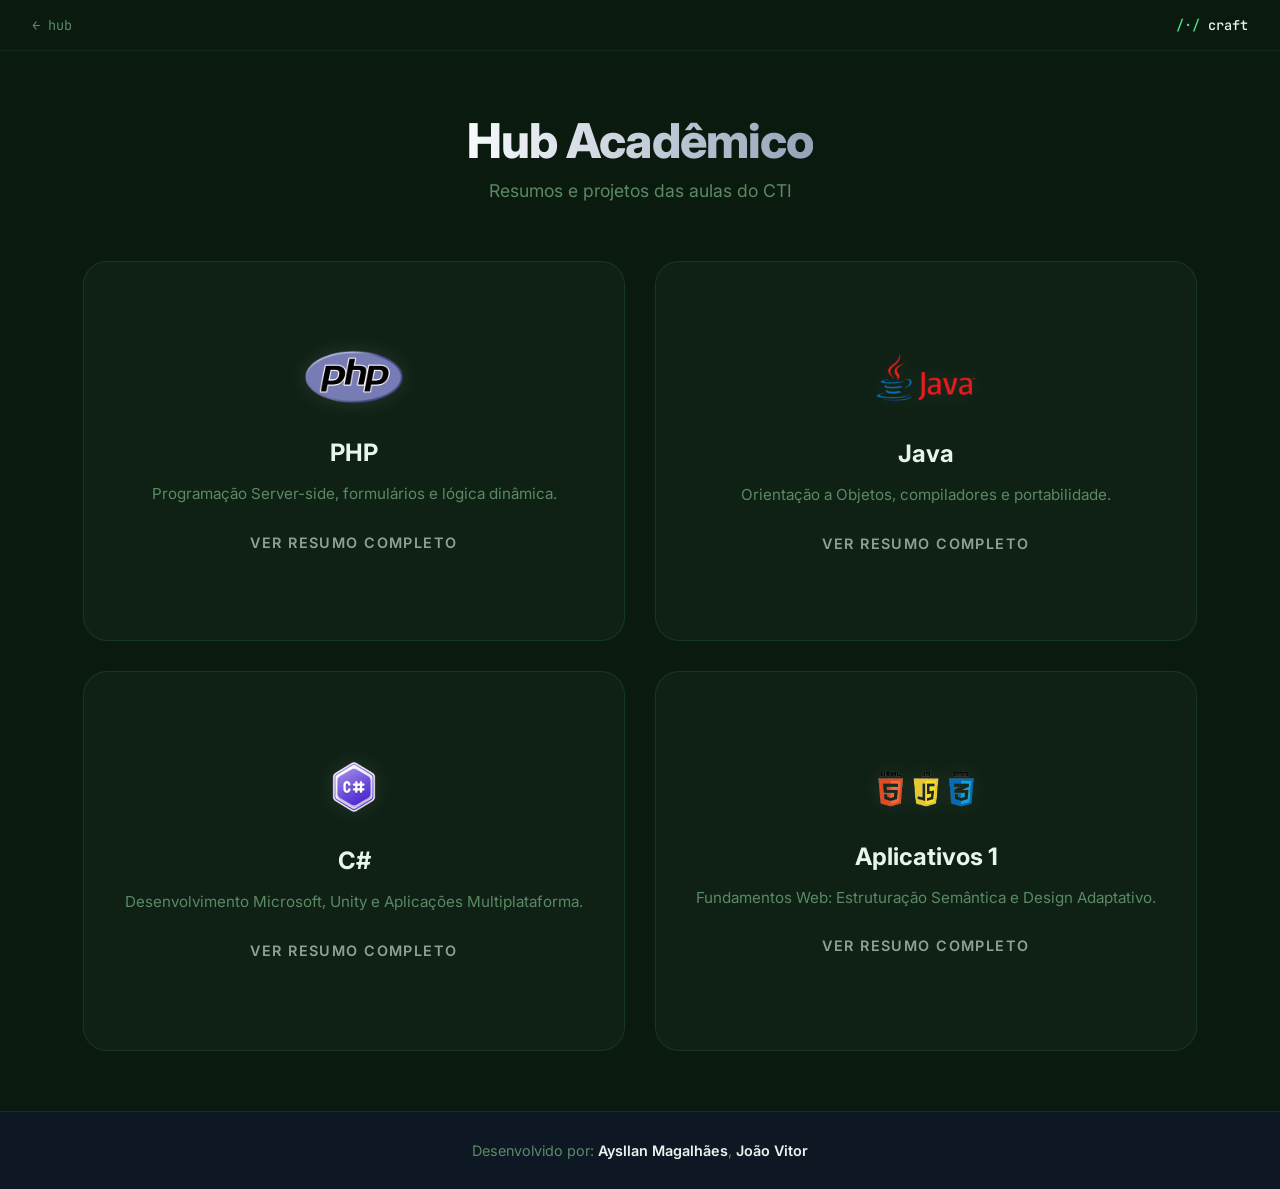
==== index.html @ 663d9af8 "feat: aplicar identidade craft (/·/ verde #4ADE80) + nav back ao hub" ====
<!DOCTYPE html>
<html lang="pt-br">

<head>
    <meta charset="UTF-8">
    <meta name="viewport" content="width=device-width, initial-scale=1.0">
    <title>craft</title>
    <meta name="application-name" content="craft">
    <meta name="theme-color" content="#0B1A0F">
    <link rel="icon" type="image/svg+xml" href="favicon.svg">
    <link rel="stylesheet" href="style.css">
    <link rel="preconnect" href="https://fonts.googleapis.com">
    <link rel="preconnect" href="https://fonts.gstatic.com" crossorigin>
    <link href="https://fonts.googleapis.com/css2?family=Inter:wght@300;400;500;600;700&family=JetBrains+Mono:wght@400;500&display=swap" rel="stylesheet">
</head>

<body>
    <nav class="craft-nav">
        <a href="https://proddyt.site" class="nav-back" title="Voltar ao hub">← hub</a>
        <span class="nav-brand"><span class="nav-mark">/·/</span><span class="nav-name">craft</span></span>
    </nav>
    <div class="hub-wrapper">
        <header class="hub-header">
            <div class="logo">
                <h1>Hub Acadêmico</h1>
            </div>
            <p>Resumos e projetos das aulas do CTI</p>
        </header>

        <main class="hub-grid force-2x2">
            <!-- PHP Card -->
            <a href="src/php.html" class="subject-card-link">
                <div class="subject-card" data-subject="php">
                    <div class="card-glow"></div>
                    <div class="card-content">
                        <div class="subject-logo php-logo">
                            <img src="image/PHP-logo.png" alt="PHP Logo" width="100">
                        </div>
                        <h3>PHP</h3>
                        <p>Programação Server-side, formulários e lógica dinâmica.</p>
                        <span class="learn-more">Ver Resumo Completo</span>
                    </div>
                </div>
            </a>

            <!-- Java Card -->
            <a href="src/java.html" class="subject-card-link">
                <div class="subject-card" data-subject="java">
                    <div class="card-glow"></div>
                    <div class="card-content">
                        <div class="subject-logo java-logo">
                            <img src="image/java.png" alt="Java Logo" width="100">
                        </div>
                        <h3>Java</h3>
                        <p>Orientação a Objetos, compiladores e portabilidade.</p>
                        <span class="learn-more">Ver Resumo Completo</span>
                    </div>
                </div>
            </a>

            <!-- C# Card -->
            <a href="src/csharp.html" class="subject-card-link">
                <div class="subject-card" data-subject="csharp">
                    <div class="card-glow"></div>
                    <div class="card-content">
                        <div class="subject-logo csharp-logo">
                            <img src="image/csharp.png" alt="C# Logo" width="100">
                        </div>
                        <h3>C#</h3>
                        <p>Desenvolvimento Microsoft, Unity e Aplicações Multiplataforma.</p>
                        <span class="learn-more">Ver Resumo Completo</span>
                    </div>
                </div>
            </a>

            <!-- Apps Card -->
            <a href="src/apps.html" class="subject-card-link">
                <div class="subject-card" data-subject="apps">
                    <div class="card-glow"></div>
                    <div class="card-content">
                        <div class="subject-logo apps-logo">
                            <img src="image/html.png" alt="HTML CSS Logo" width="100">
                        </div>
                        <h3>Aplicativos 1</h3>
                        <p>Fundamentos Web: Estruturação Semântica e Design Adaptativo.</p>
                        <span class="learn-more">Ver Resumo Completo</span>
                    </div>
                </div>
            </a>
        </main>
    </div>
    <footer class="hub-footer">
        <p>Desenvolvido por: <a href="https://github.com/Proddytds" target="_blank" rel="noopener noreferrer">Aysllan Magalhães</a>, 
                            <a href="https://github.com/joaovitor19cti" target="_blank" rel="noopener noreferrer">João Vitor
            </a></p>
    </footer>
</body>

</html>
---- style.css ----
:root {
    /* craft brand */
    --cr-primary: #4ADE80;
    --cr-mid:     #22C55E;
    --cr-dark:    #15803D;
    --cr-bg:      #0B1A0F;
    --cr-muted:   #5A8A65;

    --bg-color: var(--cr-bg);
    --card-bg: rgba(20, 38, 27, 0.5);
    --card-border: rgba(74, 222, 128, 0.12);
    --text-primary: #E8F5EC;
    --text-secondary: var(--cr-muted);
    --accent-php: #777BB4;
    --accent-java: #EA2D2E;
    --accent-csharp: #68217A;
    --accent-apps: #E34F26;
    --transition-smooth: all 0.5s cubic-bezier(0.4, 0, 0.2, 1);
}

* {
    margin: 0;
    padding: 0;
    box-sizing: border-box;
}

body {
    font-family: 'Inter', sans-serif;
    background-color: var(--bg-color);
    color: var(--text-primary);
    min-height: 100vh;
    overflow-x: hidden;

    display: flex;
    flex-direction: column;
}

.craft-nav {
    border-bottom: 1px solid rgba(74, 222, 128, 0.08);
    padding: 1rem 2rem;
    display: flex;
    align-items: center;
    justify-content: space-between;
    font-family: 'JetBrains Mono', monospace;
    font-size: 0.85rem;
}
.craft-nav .nav-back {
    color: var(--cr-muted);
    text-decoration: none;
    transition: color 0.15s;
}
.craft-nav .nav-back:hover {
    color: var(--cr-primary);
}
.craft-nav .nav-brand {
    display: flex;
    align-items: center;
    gap: 0.5rem;
}
.craft-nav .nav-mark {
    color: var(--cr-primary);
    font-weight: 500;
}
.craft-nav .nav-name {
    color: var(--text-primary);
    font-weight: 500;
}

.hub-wrapper {
    max-width: 1200px;
    margin: 0 auto;
    padding: 60px 20px;
    flex: 1 0 auto;
}

.hub-header {
    text-align: center;
    margin-bottom: 60px;
    animation: fadeInDown 0.8s ease-out;
}

@keyframes fadeInDown {
    from {
        opacity: 0;
        transform: translateY(-20px);
    }

    to {
        opacity: 1;
        transform: translateY(0);
    }
}

.hub-header .logo {
    display: flex;
    justify-content: center;
    align-items: center;
    gap: 15px;
    margin-bottom: 10px;
}

.hub-header .icon {
    font-size: 2.5rem;
}

.hub-header h1 {
    font-size: 3rem;
    font-weight: 800;
    letter-spacing: -0.02em;
    background: linear-gradient(to right, #f8fafc, #94a3b8);
    -webkit-background-clip: text;
    background-clip: text;
    -webkit-text-fill-color: transparent;
}

.hub-header p {
    color: var(--text-secondary);
    font-size: 1.1rem;
    font-weight: 400;
}

/* Hub Grid */
.hub-grid.force-2x2 {
    grid-template-columns: repeat(2, 1fr);
}

.subject-card-link {
    text-decoration: none;
    color: inherit;
    display: block;
}

/* Sub-page Specific Styles */
.content-page {
    max-width: 900px;
    margin: 0 auto;
    padding: 80px 20px;
    animation: fadeInUp 0.8s cubic-bezier(0.4, 0, 0.2, 1);
    flex: 1 0 auto;
}

.back-header {
    margin-bottom: 50px;
}

.back-btn {
    display: inline-flex;
    align-items: center;
    gap: 10px;
    padding: 12px 24px;
    background: var(--card-bg);
    border: 1px solid var(--card-border);
    border-radius: 50px;
    color: var(--text-primary);
    text-decoration: none;
    font-weight: 600;
    font-size: 0.9rem;
    transition: var(--transition-smooth);
}

.back-btn:hover {
    background: rgba(255, 255, 255, 0.1);
    transform: translateX(-5px);
    border-color: rgba(255, 255, 255, 0.3);
}

.page-header {
    display: flex;
    align-items: center;
    gap: 30px;
    margin-bottom: 60px;
    padding-bottom: 40px;
    border-bottom: 1px solid var(--card-border);
}

.page-header h1 {
    font-size: 3.5rem;
    font-weight: 800;
}

.main-content {
    font-size: 1.15rem;
    line-height: 1.8;
    color: var(--text-secondary);
}

.main-content h2 {
    color: white;
    font-size: 2rem;
    margin: 60px 0 30px;
    font-weight: 700;
}

.main-content p {
    margin-bottom: 25px;
}

.main-content ul {
    list-style: none;
    margin-bottom: 40px;
}

.main-content li {
    position: relative;
    padding-left: 35px;
    margin-bottom: 18px;
}

.main-content li::before {
    content: '✦';
    position: absolute;
    left: 0;
    font-size: 1.2rem;
}

.hub-footer {
    text-align: center;
    color: var(--text-secondary);
    font-size: 0.9rem;
    padding: 30px 20px;
    background-color: rgba(15, 23, 42, 0.8);
    border-top: 1px solid var(--card-border);
    margin-top: auto;
    width: 100%;
    flex-shrink: 0;
    transition: var(--transition-smooth);
}

.hub-footer a {
    color: var(--text-primary);
    text-decoration: none;
    font-weight: 600;
    transition: var(--transition-smooth);
    border-bottom: 1px solid transparent;
}

.hub-footer a:hover {
    color: white;
    border-bottom-color: var(--text-primary);
}



/* Coloring */
.page-php li::before {
    color: var(--accent-php);
}

.page-java li::before {
    color: var(--accent-java);
}

.page-csharp li::before {
    color: var(--accent-csharp);
}

.page-apps li::before {
    color: var(--accent-apps);
}

/* SVG sizes on subpages */
.page-logo svg {
    width: 100px;
    height: 100px;
}

.subject-logo-small svg {
    width: 48px;
    height: 48px;
}

.hub-grid {
    display: grid;
    grid-template-columns: repeat(auto-fit, minmax(280px, 1fr));
    gap: 30px;
}

.subject-card {
    position: relative;
    height: 380px;
    background: var(--card-bg);
    border: 1px solid var(--card-border);
    border-radius: 24px;
    padding: 40px;
    cursor: pointer;
    overflow: hidden;
    transition: var(--transition-smooth);
    display: flex;
    flex-direction: column;
    justify-content: center;
    align-items: center;
    text-align: center;
}

.subject-card:hover {
    transform: translateY(-10px) scale(1.02);
    border-color: rgba(255, 255, 255, 0.3);
    box-shadow: 0 20px 40px -15px rgba(0, 0, 0, 0.5);
}

.card-glow {
    position: absolute;
    top: 50%;
    left: 50%;
    width: 150%;
    height: 150%;
    background: radial-gradient(circle, rgba(56, 189, 248, 0.1) 0%, transparent 70%);
    transform: translate(-50%, -50%);
    opacity: 0;
    transition: var(--transition-smooth);
}

.subject-card:hover .card-glow {
    opacity: 1;
}

.subject-logo {
    margin-bottom: 30px;
    transition: var(--transition-smooth);
    filter: drop-shadow(0 0 10px rgba(255, 255, 255, 0.1));
}

.subject-card:hover .subject-logo {
    transform: scale(1.1) rotate(5deg);
    filter: drop-shadow(0 0 20px rgba(255, 255, 255, 0.2));
}

.subject-card h3 {
    font-size: 1.5rem;
    margin-bottom: 15px;
    font-weight: 700;
}

.subject-card p {
    color: var(--text-secondary);
    font-size: 0.95rem;
    line-height: 1.6;
    margin-bottom: 25px;
}

.learn-more {
    font-weight: 600;
    font-size: 0.9rem;
    color: var(--text-primary);
    opacity: 0.6;
    transition: var(--transition-smooth);
    text-transform: uppercase;
    letter-spacing: 0.1em;
}

.subject-card:hover .learn-more {
    opacity: 1;
    letter-spacing: 0.15em;
}

/* Overlay & Content View */
.overlay {
    position: fixed;
    top: 0;
    left: 0;
    width: 100%;
    height: 100%;
    background: var(--bg-color);
    z-index: 1000;
    display: none;
    opacity: 0;
    transition: var(--transition-smooth);
    overflow-y: auto;
    padding: 60px 20px;
}

.overlay.active {
    display: block;
    opacity: 1;
}

.overlay-close {
    position: fixed;
    top: 30px;
    right: 30px;
    cursor: pointer;
    color: var(--text-secondary);
    transition: var(--transition-smooth);
    z-index: 1001;
}

.overlay-close:hover {
    color: white;
    transform: rotate(90deg);
}

.overlay-content-wrapper {
    max-width: 800px;
    margin: 0 auto;
    animation: fadeInUp 0.6s cubic-bezier(0.4, 0, 0.2, 1);
}

@keyframes fadeInUp {
    from {
        opacity: 0;
        transform: translateY(40px);
    }

    to {
        opacity: 1;
        transform: translateY(0);
    }
}

.overlay-header {
    display: flex;
    align-items: center;
    gap: 20px;
    margin-bottom: 40px;
    padding-bottom: 30px;
    border-bottom: 1px solid var(--card-border);
}

.overlay-header h2 {
    font-size: 2.5rem;
    font-weight: 800;
}

.overlay-text {
    font-size: 1.1rem;
    line-height: 1.8;
    color: var(--text-secondary);
}

.overlay-text h4 {
    color: white;
    font-size: 1.4rem;
    margin: 40px 0 20px;
    font-weight: 600;
}

.overlay-text p {
    margin-bottom: 20px;
}

.overlay-text ul {
    list-style: none;
    margin-bottom: 30px;
}

.overlay-text li {
    position: relative;
    padding-left: 25px;
    margin-bottom: 12px;
}

.overlay-text li::before {
    content: '→';
    position: absolute;
    left: 0;
    color: var(--accent-php);
}

/* Custom Highlight colors per subject */
.overlay[data-subject="php"] li::before {
    color: var(--accent-php);
}

.overlay[data-subject="java"] li::before {
    color: var(--accent-java);
}

.overlay[data-subject="csharp"] li::before {
    color: var(--accent-csharp);
}

.overlay[data-subject="apps"] li::before {
    color: var(--accent-apps);
}


/* Responsive */
@media (max-width: 768px) {
    .hub-header h1 {
        font-size: 2.2rem;
    }

    .hub-grid {
        grid-template-columns: 1fr;
    }

    .overlay-header h2 {
        font-size: 1.8rem;
    }
}
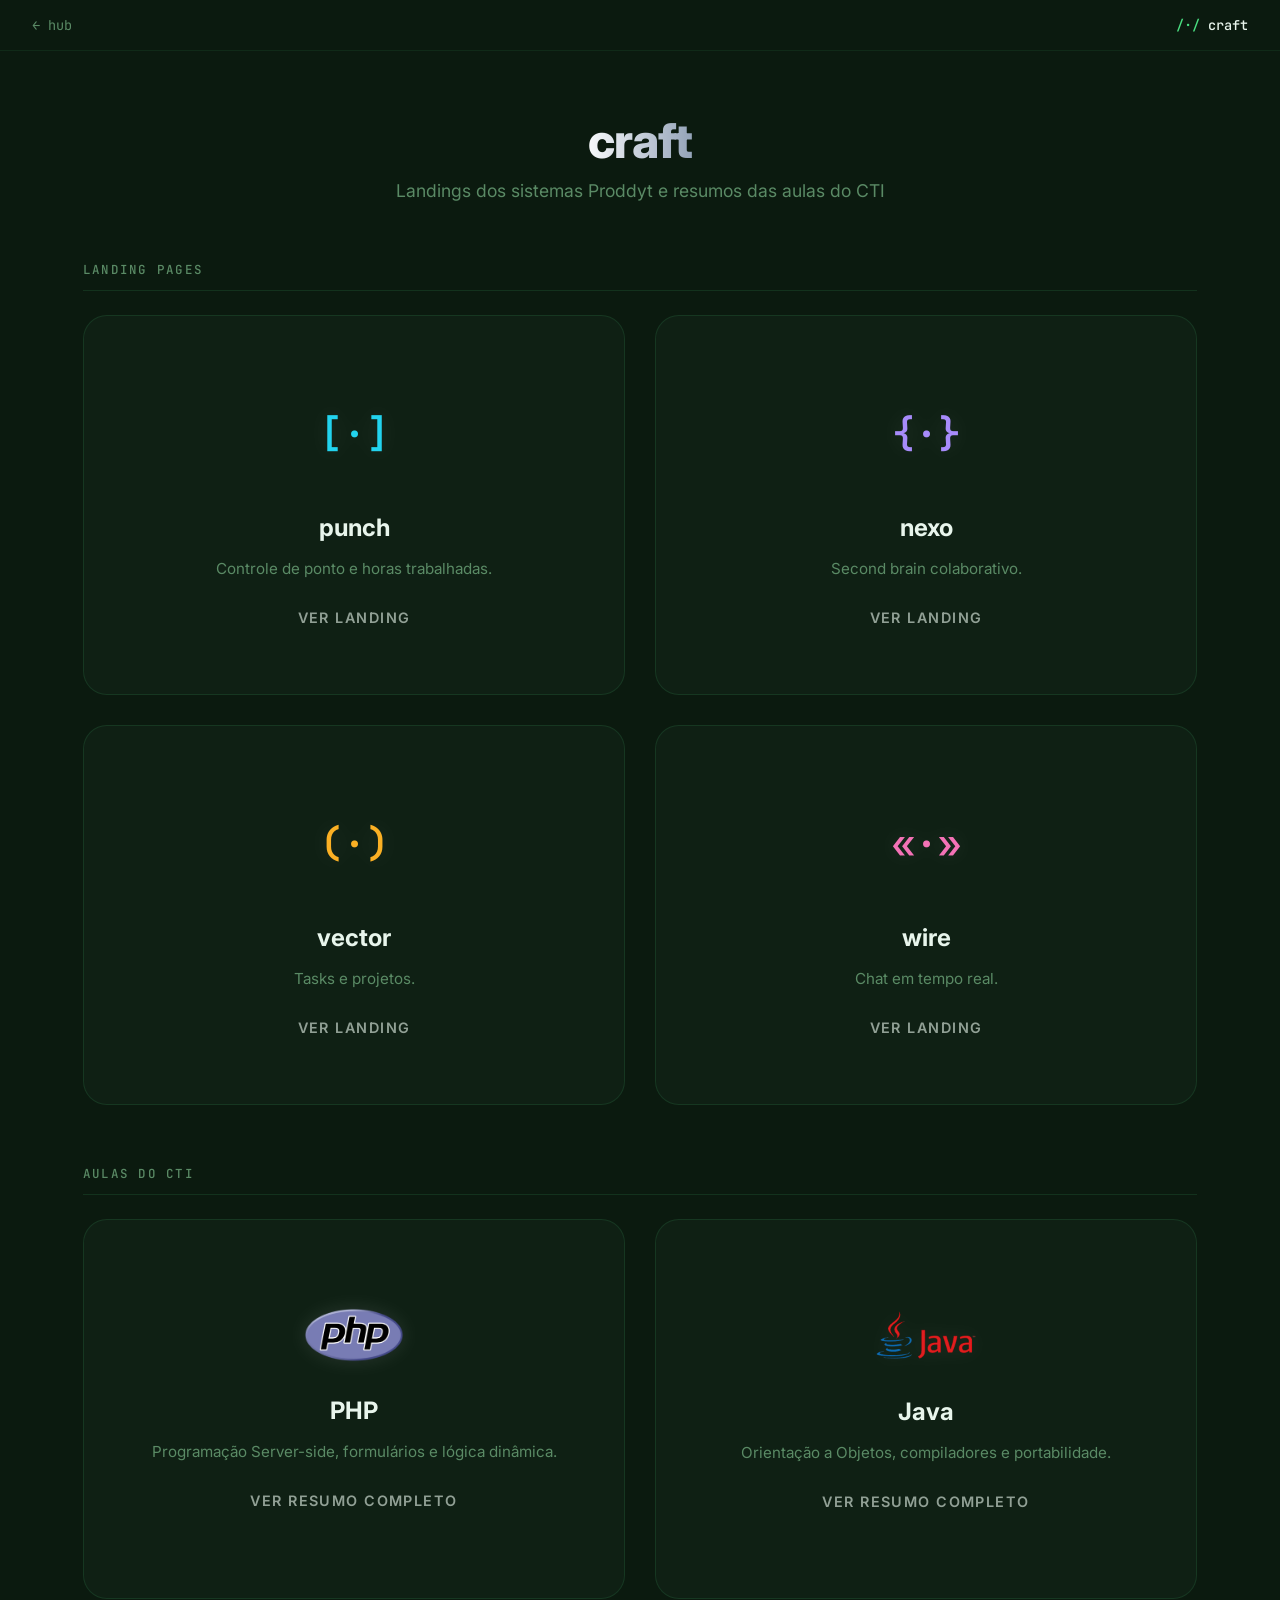
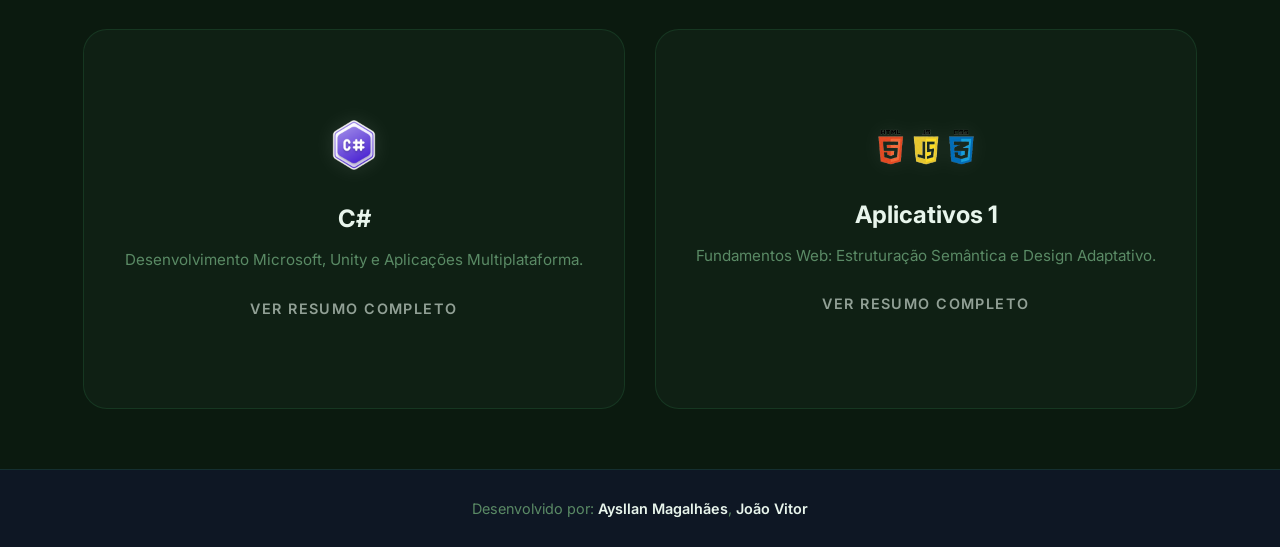
==== commit d19d30cf: "feat: reestruturar craft em landings/ e aulas/ Block 1 = Landing Pages (punch, nexo, vector, wire) c" ====
--- a/index.html
+++ b/index.html
@@ -22,78 +22,130 @@
     <div class="hub-wrapper">
         <header class="hub-header">
             <div class="logo">
-                <h1>Hub Acadêmico</h1>
+                <h1>craft</h1>
             </div>
-            <p>Resumos e projetos das aulas do CTI</p>
+            <p>Landings dos sistemas Proddyt e resumos das aulas do CTI</p>
         </header>
 
-        <main class="hub-grid force-2x2">
-            <!-- PHP Card -->
-            <a href="src/php.html" class="subject-card-link">
-                <div class="subject-card" data-subject="php">
-                    <div class="card-glow"></div>
-                    <div class="card-content">
-                        <div class="subject-logo php-logo">
-                            <img src="image/PHP-logo.png" alt="PHP Logo" width="100">
+        <section class="hub-section">
+            <h2 class="section-label">Landing Pages</h2>
+            <div class="hub-grid force-2x2">
+                <a href="landings/punch.html" class="subject-card-link">
+                    <div class="subject-card" data-subject="punch">
+                        <div class="card-glow"></div>
+                        <div class="card-content">
+                            <div class="subject-logo punch-mark">[·]</div>
+                            <h3>punch</h3>
+                            <p>Controle de ponto e horas trabalhadas.</p>
+                            <span class="learn-more">Ver Landing</span>
                         </div>
-                        <h3>PHP</h3>
-                        <p>Programação Server-side, formulários e lógica dinâmica.</p>
-                        <span class="learn-more">Ver Resumo Completo</span>
                     </div>
-                </div>
-            </a>
+                </a>
 
-            <!-- Java Card -->
-            <a href="src/java.html" class="subject-card-link">
-                <div class="subject-card" data-subject="java">
-                    <div class="card-glow"></div>
-                    <div class="card-content">
-                        <div class="subject-logo java-logo">
-                            <img src="image/java.png" alt="Java Logo" width="100">
+                <a href="landings/nexo.html" class="subject-card-link">
+                    <div class="subject-card" data-subject="nexo">
+                        <div class="card-glow"></div>
+                        <div class="card-content">
+                            <div class="subject-logo nexo-mark">{·}</div>
+                            <h3>nexo</h3>
+                            <p>Second brain colaborativo.</p>
+                            <span class="learn-more">Ver Landing</span>
                         </div>
-                        <h3>Java</h3>
-                        <p>Orientação a Objetos, compiladores e portabilidade.</p>
-                        <span class="learn-more">Ver Resumo Completo</span>
                     </div>
-                </div>
-            </a>
+                </a>
 
-            <!-- C# Card -->
-            <a href="src/csharp.html" class="subject-card-link">
-                <div class="subject-card" data-subject="csharp">
-                    <div class="card-glow"></div>
-                    <div class="card-content">
-                        <div class="subject-logo csharp-logo">
-                            <img src="image/csharp.png" alt="C# Logo" width="100">
+                <a href="landings/vector.html" class="subject-card-link">
+                    <div class="subject-card" data-subject="vector">
+                        <div class="card-glow"></div>
+                        <div class="card-content">
+                            <div class="subject-logo vector-mark">(·)</div>
+                            <h3>vector</h3>
+                            <p>Tasks e projetos.</p>
+                            <span class="learn-more">Ver Landing</span>
                         </div>
-                        <h3>C#</h3>
-                        <p>Desenvolvimento Microsoft, Unity e Aplicações Multiplataforma.</p>
-                        <span class="learn-more">Ver Resumo Completo</span>
                     </div>
-                </div>
-            </a>
+                </a>
 
-            <!-- Apps Card -->
-            <a href="src/apps.html" class="subject-card-link">
-                <div class="subject-card" data-subject="apps">
-                    <div class="card-glow"></div>
-                    <div class="card-content">
-                        <div class="subject-logo apps-logo">
-                            <img src="image/html.png" alt="HTML CSS Logo" width="100">
+                <a href="landings/wire.html" class="subject-card-link">
+                    <div class="subject-card" data-subject="wire">
+                        <div class="card-glow"></div>
+                        <div class="card-content">
+                            <div class="subject-logo wire-mark">«·»</div>
+                            <h3>wire</h3>
+                            <p>Chat em tempo real.</p>
+                            <span class="learn-more">Ver Landing</span>
                         </div>
-                        <h3>Aplicativos 1</h3>
-                        <p>Fundamentos Web: Estruturação Semântica e Design Adaptativo.</p>
-                        <span class="learn-more">Ver Resumo Completo</span>
                     </div>
-                </div>
-            </a>
-        </main>
+                </a>
+            </div>
+        </section>
+
+        <section class="hub-section">
+            <h2 class="section-label">Aulas do CTI</h2>
+            <div class="hub-grid force-2x2">
+                <a href="aulas/php.html" class="subject-card-link">
+                    <div class="subject-card" data-subject="php">
+                        <div class="card-glow"></div>
+                        <div class="card-content">
+                            <div class="subject-logo php-logo">
+                                <img src="image/PHP-logo.png" alt="PHP Logo" width="100">
+                            </div>
+                            <h3>PHP</h3>
+                            <p>Programação Server-side, formulários e lógica dinâmica.</p>
+                            <span class="learn-more">Ver Resumo Completo</span>
+                        </div>
+                    </div>
+                </a>
+
+                <a href="aulas/java.html" class="subject-card-link">
+                    <div class="subject-card" data-subject="java">
+                        <div class="card-glow"></div>
+                        <div class="card-content">
+                            <div class="subject-logo java-logo">
+                                <img src="image/java.png" alt="Java Logo" width="100">
+                            </div>
+                            <h3>Java</h3>
+                            <p>Orientação a Objetos, compiladores e portabilidade.</p>
+                            <span class="learn-more">Ver Resumo Completo</span>
+                        </div>
+                    </div>
+                </a>
+
+                <a href="aulas/csharp.html" class="subject-card-link">
+                    <div class="subject-card" data-subject="csharp">
+                        <div class="card-glow"></div>
+                        <div class="card-content">
+                            <div class="subject-logo csharp-logo">
+                                <img src="image/csharp.png" alt="C# Logo" width="100">
+                            </div>
+                            <h3>C#</h3>
+                            <p>Desenvolvimento Microsoft, Unity e Aplicações Multiplataforma.</p>
+                            <span class="learn-more">Ver Resumo Completo</span>
+                        </div>
+                    </div>
+                </a>
+
+                <a href="aulas/apps.html" class="subject-card-link">
+                    <div class="subject-card" data-subject="apps">
+                        <div class="card-glow"></div>
+                        <div class="card-content">
+                            <div class="subject-logo apps-logo">
+                                <img src="image/html.png" alt="HTML CSS Logo" width="100">
+                            </div>
+                            <h3>Aplicativos 1</h3>
+                            <p>Fundamentos Web: Estruturação Semântica e Design Adaptativo.</p>
+                            <span class="learn-more">Ver Resumo Completo</span>
+                        </div>
+                    </div>
+                </a>
+            </div>
+        </section>
     </div>
     <footer class="hub-footer">
-        <p>Desenvolvido por: <a href="https://github.com/Proddytds" target="_blank" rel="noopener noreferrer">Aysllan Magalhães</a>, 
+        <p>Desenvolvido por: <a href="https://github.com/Proddytds" target="_blank" rel="noopener noreferrer">Aysllan Magalhães</a>,
                             <a href="https://github.com/joaovitor19cti" target="_blank" rel="noopener noreferrer">João Vitor
             </a></p>
     </footer>
 </body>
 
-</html>+</html>
--- a/style.css
+++ b/style.css
@@ -118,6 +118,44 @@
     font-size: 1.1rem;
     font-weight: 400;
 }
+
+/* Hub Sections */
+.hub-section {
+    margin-bottom: 60px;
+}
+.hub-section:last-child {
+    margin-bottom: 0;
+}
+
+.section-label {
+    font-family: 'JetBrains Mono', monospace;
+    font-size: 0.78rem;
+    font-weight: 500;
+    color: var(--cr-muted);
+    text-transform: uppercase;
+    letter-spacing: 0.18em;
+    margin-bottom: 24px;
+    padding-bottom: 12px;
+    border-bottom: 1px solid var(--card-border);
+}
+
+/* Landing card marks (sibling systems) */
+.subject-logo.punch-mark,
+.subject-logo.nexo-mark,
+.subject-logo.vector-mark,
+.subject-logo.wire-mark {
+    font-family: 'JetBrains Mono', monospace;
+    font-size: 2.4rem;
+    font-weight: 600;
+    height: 100px;
+    display: flex;
+    align-items: center;
+    justify-content: center;
+}
+.subject-logo.punch-mark  { color: #22D3EE; }
+.subject-logo.nexo-mark   { color: #A78BFA; }
+.subject-logo.vector-mark { color: #FBB024; }
+.subject-logo.wire-mark   { color: #F472B6; }
 
 /* Hub Grid */
 .hub-grid.force-2x2 {
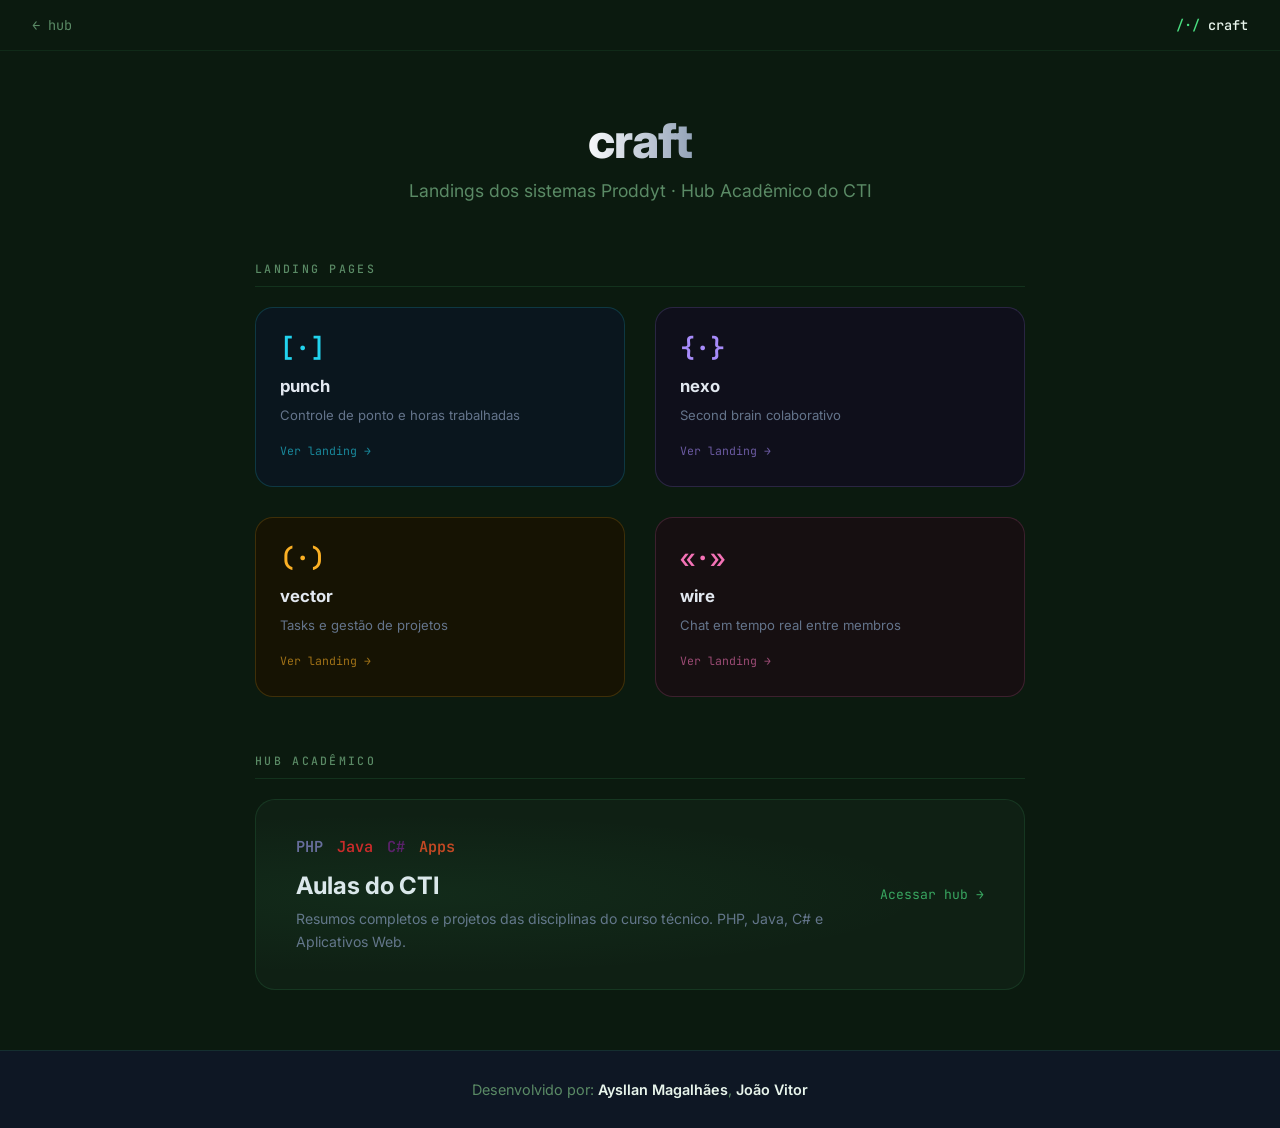
==== commit 3ed550c7: "feat: redesign craft — landings desenvolvidas + sub-hub aulas craft/index.html: - Bloco 1: 4 landing" ====
--- a/index.html
+++ b/index.html
@@ -19,132 +19,86 @@
         <a href="https://proddyt.site" class="nav-back" title="Voltar ao hub">← hub</a>
         <span class="nav-brand"><span class="nav-mark">/·/</span><span class="nav-name">craft</span></span>
     </nav>
+
     <div class="hub-wrapper">
         <header class="hub-header">
             <div class="logo">
                 <h1>craft</h1>
             </div>
-            <p>Landings dos sistemas Proddyt e resumos das aulas do CTI</p>
+            <p>Landings dos sistemas Proddyt · Hub Acadêmico do CTI</p>
         </header>
 
+        <!-- Bloco 1: Landing Pages -->
         <section class="hub-section">
             <h2 class="section-label">Landing Pages</h2>
-            <div class="hub-grid force-2x2">
-                <a href="landings/punch.html" class="subject-card-link">
-                    <div class="subject-card" data-subject="punch">
-                        <div class="card-glow"></div>
-                        <div class="card-content">
-                            <div class="subject-logo punch-mark">[·]</div>
-                            <h3>punch</h3>
-                            <p>Controle de ponto e horas trabalhadas.</p>
-                            <span class="learn-more">Ver Landing</span>
-                        </div>
+            <div class="hub-grid hub-grid-landings">
+
+                <a href="landings/punch.html" class="landing-card-link">
+                    <div class="landing-card" style="--lc-color:#22D3EE;--lc-bg:#0B1622">
+                        <div class="landing-card-mark">[·]</div>
+                        <div class="landing-card-name">punch</div>
+                        <div class="landing-card-desc">Controle de ponto e horas trabalhadas</div>
+                        <span class="landing-card-cta">Ver landing →</span>
                     </div>
                 </a>
 
-                <a href="landings/nexo.html" class="subject-card-link">
-                    <div class="subject-card" data-subject="nexo">
-                        <div class="card-glow"></div>
-                        <div class="card-content">
-                            <div class="subject-logo nexo-mark">{·}</div>
-                            <h3>nexo</h3>
-                            <p>Second brain colaborativo.</p>
-                            <span class="learn-more">Ver Landing</span>
-                        </div>
+                <a href="landings/nexo.html" class="landing-card-link">
+                    <div class="landing-card" style="--lc-color:#A78BFA;--lc-bg:#110D1F">
+                        <div class="landing-card-mark">{·}</div>
+                        <div class="landing-card-name">nexo</div>
+                        <div class="landing-card-desc">Second brain colaborativo</div>
+                        <span class="landing-card-cta">Ver landing →</span>
                     </div>
                 </a>
 
-                <a href="landings/vector.html" class="subject-card-link">
-                    <div class="subject-card" data-subject="vector">
-                        <div class="card-glow"></div>
-                        <div class="card-content">
-                            <div class="subject-logo vector-mark">(·)</div>
-                            <h3>vector</h3>
-                            <p>Tasks e projetos.</p>
-                            <span class="learn-more">Ver Landing</span>
-                        </div>
+                <a href="landings/vector.html" class="landing-card-link">
+                    <div class="landing-card" style="--lc-color:#FBB024;--lc-bg:#1A1200">
+                        <div class="landing-card-mark">(·)</div>
+                        <div class="landing-card-name">vector</div>
+                        <div class="landing-card-desc">Tasks e gestão de projetos</div>
+                        <span class="landing-card-cta">Ver landing →</span>
                     </div>
                 </a>
 
-                <a href="landings/wire.html" class="subject-card-link">
-                    <div class="subject-card" data-subject="wire">
-                        <div class="card-glow"></div>
-                        <div class="card-content">
-                            <div class="subject-logo wire-mark">«·»</div>
-                            <h3>wire</h3>
-                            <p>Chat em tempo real.</p>
-                            <span class="learn-more">Ver Landing</span>
-                        </div>
+                <a href="landings/wire.html" class="landing-card-link">
+                    <div class="landing-card" style="--lc-color:#F472B6;--lc-bg:#1A0D12">
+                        <div class="landing-card-mark">«·»</div>
+                        <div class="landing-card-name">wire</div>
+                        <div class="landing-card-desc">Chat em tempo real entre membros</div>
+                        <span class="landing-card-cta">Ver landing →</span>
                     </div>
                 </a>
+
             </div>
         </section>
 
+        <!-- Bloco 2: Hub Acadêmico -->
         <section class="hub-section">
-            <h2 class="section-label">Aulas do CTI</h2>
-            <div class="hub-grid force-2x2">
-                <a href="aulas/php.html" class="subject-card-link">
-                    <div class="subject-card" data-subject="php">
-                        <div class="card-glow"></div>
-                        <div class="card-content">
-                            <div class="subject-logo php-logo">
-                                <img src="image/PHP-logo.png" alt="PHP Logo" width="100">
+            <h2 class="section-label">Hub Acadêmico</h2>
+            <a href="aulas/index.html" class="featured-card-link">
+                <div class="featured-card">
+                    <div class="featured-card-glow"></div>
+                    <div class="featured-card-body">
+                        <div class="featured-card-left">
+                            <div class="featured-card-marks">
+                                <span style="color:#777BB4">PHP</span>
+                                <span style="color:#EA2D2E">Java</span>
+                                <span style="color:#68217A">C#</span>
+                                <span style="color:#E34F26">Apps</span>
                             </div>
-                            <h3>PHP</h3>
-                            <p>Programação Server-side, formulários e lógica dinâmica.</p>
-                            <span class="learn-more">Ver Resumo Completo</span>
+                            <h3 class="featured-card-title">Aulas do CTI</h3>
+                            <p class="featured-card-desc">Resumos completos e projetos das disciplinas do curso técnico. PHP, Java, C# e Aplicativos Web.</p>
                         </div>
+                        <span class="featured-card-cta">Acessar hub →</span>
                     </div>
-                </a>
-
-                <a href="aulas/java.html" class="subject-card-link">
-                    <div class="subject-card" data-subject="java">
-                        <div class="card-glow"></div>
-                        <div class="card-content">
-                            <div class="subject-logo java-logo">
-                                <img src="image/java.png" alt="Java Logo" width="100">
-                            </div>
-                            <h3>Java</h3>
-                            <p>Orientação a Objetos, compiladores e portabilidade.</p>
-                            <span class="learn-more">Ver Resumo Completo</span>
-                        </div>
-                    </div>
-                </a>
-
-                <a href="aulas/csharp.html" class="subject-card-link">
-                    <div class="subject-card" data-subject="csharp">
-                        <div class="card-glow"></div>
-                        <div class="card-content">
-                            <div class="subject-logo csharp-logo">
-                                <img src="image/csharp.png" alt="C# Logo" width="100">
-                            </div>
-                            <h3>C#</h3>
-                            <p>Desenvolvimento Microsoft, Unity e Aplicações Multiplataforma.</p>
-                            <span class="learn-more">Ver Resumo Completo</span>
-                        </div>
-                    </div>
-                </a>
-
-                <a href="aulas/apps.html" class="subject-card-link">
-                    <div class="subject-card" data-subject="apps">
-                        <div class="card-glow"></div>
-                        <div class="card-content">
-                            <div class="subject-logo apps-logo">
-                                <img src="image/html.png" alt="HTML CSS Logo" width="100">
-                            </div>
-                            <h3>Aplicativos 1</h3>
-                            <p>Fundamentos Web: Estruturação Semântica e Design Adaptativo.</p>
-                            <span class="learn-more">Ver Resumo Completo</span>
-                        </div>
-                    </div>
-                </a>
-            </div>
+                </div>
+            </a>
         </section>
     </div>
+
     <footer class="hub-footer">
         <p>Desenvolvido por: <a href="https://github.com/Proddytds" target="_blank" rel="noopener noreferrer">Aysllan Magalhães</a>,
-                            <a href="https://github.com/joaovitor19cti" target="_blank" rel="noopener noreferrer">João Vitor
-            </a></p>
+                            <a href="https://github.com/joaovitor19cti" target="_blank" rel="noopener noreferrer">João Vitor</a></p>
     </footer>
 </body>
 
--- a/style.css
+++ b/style.css
@@ -121,7 +121,7 @@
 
 /* Hub Sections */
 .hub-section {
-    margin-bottom: 60px;
+    margin-bottom: 56px;
 }
 .hub-section:last-child {
     margin-bottom: 0;
@@ -129,33 +129,169 @@
 
 .section-label {
     font-family: 'JetBrains Mono', monospace;
-    font-size: 0.78rem;
+    font-size: 0.72rem;
     font-weight: 500;
     color: var(--cr-muted);
     text-transform: uppercase;
-    letter-spacing: 0.18em;
-    margin-bottom: 24px;
-    padding-bottom: 12px;
+    letter-spacing: 0.2em;
+    margin-bottom: 20px;
+    padding-bottom: 10px;
     border-bottom: 1px solid var(--card-border);
 }
 
-/* Landing card marks (sibling systems) */
-.subject-logo.punch-mark,
-.subject-logo.nexo-mark,
-.subject-logo.vector-mark,
-.subject-logo.wire-mark {
+/* ── Landing Cards (index bloco 1) ── */
+.hub-grid-landings {
+    grid-template-columns: repeat(4, 1fr);
+    gap: 16px;
+}
+
+@media (max-width: 900px) {
+    .hub-grid-landings { grid-template-columns: repeat(2, 1fr); }
+}
+@media (max-width: 500px) {
+    .hub-grid-landings { grid-template-columns: 1fr; }
+}
+
+.landing-card-link {
+    text-decoration: none;
+    color: inherit;
+    display: block;
+}
+
+.landing-card {
+    background: color-mix(in srgb, var(--lc-bg) 80%, transparent);
+    border: 1px solid color-mix(in srgb, var(--lc-color) 18%, transparent);
+    border-radius: 18px;
+    padding: 28px 24px;
+    display: flex;
+    flex-direction: column;
+    gap: 10px;
+    transition: all 0.25s ease;
+    cursor: pointer;
+    min-height: 180px;
+}
+
+.landing-card:hover {
+    transform: translateY(-6px);
+    border-color: color-mix(in srgb, var(--lc-color) 45%, transparent);
+    box-shadow: 0 12px 32px -8px color-mix(in srgb, var(--lc-color) 20%, transparent);
+}
+
+.landing-card-mark {
     font-family: 'JetBrains Mono', monospace;
-    font-size: 2.4rem;
+    font-size: 1.6rem;
     font-weight: 600;
-    height: 100px;
-    display: flex;
-    align-items: center;
-    justify-content: center;
-}
-.subject-logo.punch-mark  { color: #22D3EE; }
-.subject-logo.nexo-mark   { color: #A78BFA; }
-.subject-logo.vector-mark { color: #FBB024; }
-.subject-logo.wire-mark   { color: #F472B6; }
+    color: var(--lc-color);
+    line-height: 1;
+}
+
+.landing-card-name {
+    font-size: 1.05rem;
+    font-weight: 700;
+    color: #e2e8f0;
+    margin-top: 4px;
+}
+
+.landing-card-desc {
+    font-size: 0.82rem;
+    color: #64748b;
+    line-height: 1.5;
+    flex: 1;
+}
+
+.landing-card-cta {
+    font-family: 'JetBrains Mono', monospace;
+    font-size: 0.72rem;
+    color: var(--lc-color);
+    opacity: 0.6;
+    transition: opacity 0.2s;
+    margin-top: 4px;
+}
+
+.landing-card:hover .landing-card-cta {
+    opacity: 1;
+}
+
+/* ── Featured Card (index bloco 2) ── */
+.featured-card-link {
+    text-decoration: none;
+    color: inherit;
+    display: block;
+}
+
+.featured-card {
+    position: relative;
+    background: var(--card-bg);
+    border: 1px solid var(--card-border);
+    border-radius: 20px;
+    padding: 36px 40px;
+    overflow: hidden;
+    transition: all 0.25s ease;
+    cursor: pointer;
+}
+
+.featured-card:hover {
+    border-color: rgba(74, 222, 128, 0.3);
+    transform: translateY(-4px);
+    box-shadow: 0 16px 40px -12px rgba(74, 222, 128, 0.12);
+}
+
+.featured-card-glow {
+    position: absolute;
+    inset: 0;
+    background: radial-gradient(ellipse at 20% 50%, rgba(74, 222, 128, 0.06) 0%, transparent 60%);
+    pointer-events: none;
+}
+
+.featured-card-body {
+    display: flex;
+    align-items: center;
+    justify-content: space-between;
+    gap: 24px;
+}
+
+.featured-card-marks {
+    display: flex;
+    gap: 14px;
+    font-family: 'JetBrains Mono', monospace;
+    font-size: 0.95rem;
+    font-weight: 600;
+    margin-bottom: 14px;
+    opacity: 0.85;
+}
+
+.featured-card-title {
+    font-size: 1.5rem;
+    font-weight: 700;
+    color: #e2e8f0;
+    margin-bottom: 8px;
+}
+
+.featured-card-desc {
+    font-size: 0.88rem;
+    color: #64748b;
+    line-height: 1.6;
+    max-width: 560px;
+}
+
+.featured-card-cta {
+    font-family: 'JetBrains Mono', monospace;
+    font-size: 0.82rem;
+    color: var(--cr-primary);
+    white-space: nowrap;
+    opacity: 0.7;
+    transition: opacity 0.2s;
+    flex-shrink: 0;
+}
+
+.featured-card:hover .featured-card-cta {
+    opacity: 1;
+}
+
+@media (max-width: 600px) {
+    .featured-card-body { flex-direction: column; align-items: flex-start; }
+    .featured-card { padding: 24px; }
+}
 
 /* Hub Grid */
 .hub-grid.force-2x2 {
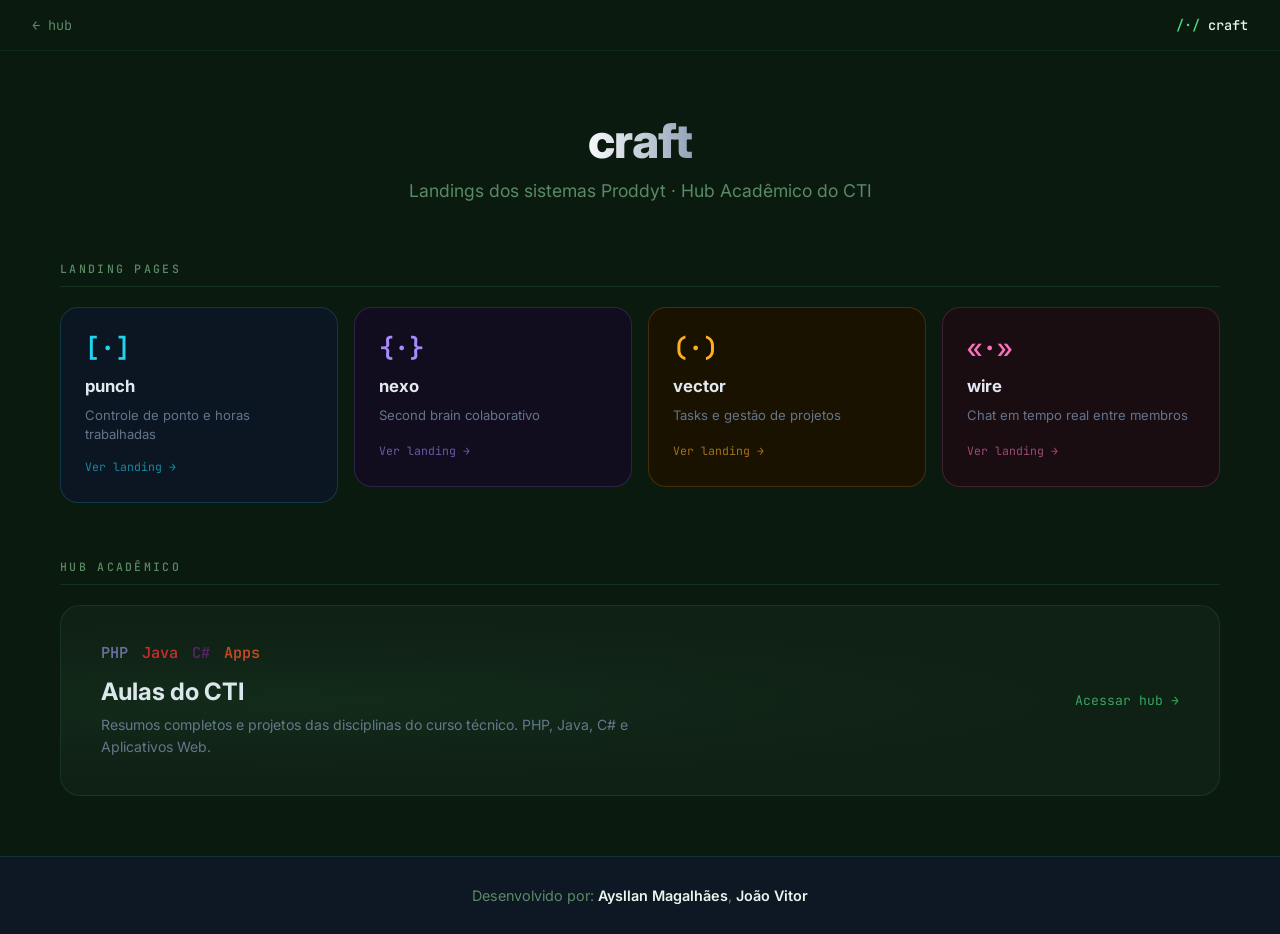
==== commit af79944c: "fix: corrigir grid quebrado e color-mix() no craft - .hub-grid.hub-grid-landings (especificidade dup" ====
--- a/index.html
+++ b/index.html
@@ -34,7 +34,7 @@
             <div class="hub-grid hub-grid-landings">
 
                 <a href="landings/punch.html" class="landing-card-link">
-                    <div class="landing-card" style="--lc-color:#22D3EE;--lc-bg:#0B1622">
+                    <div class="landing-card" style="--lc-color:#22D3EE;--lc-bg:#0B1622;--lc-border:rgba(34,211,238,0.18)">
                         <div class="landing-card-mark">[·]</div>
                         <div class="landing-card-name">punch</div>
                         <div class="landing-card-desc">Controle de ponto e horas trabalhadas</div>
@@ -43,7 +43,7 @@
                 </a>
 
                 <a href="landings/nexo.html" class="landing-card-link">
-                    <div class="landing-card" style="--lc-color:#A78BFA;--lc-bg:#110D1F">
+                    <div class="landing-card" style="--lc-color:#A78BFA;--lc-bg:#110D1F;--lc-border:rgba(167,139,250,0.18)">
                         <div class="landing-card-mark">{·}</div>
                         <div class="landing-card-name">nexo</div>
                         <div class="landing-card-desc">Second brain colaborativo</div>
@@ -52,7 +52,7 @@
                 </a>
 
                 <a href="landings/vector.html" class="landing-card-link">
-                    <div class="landing-card" style="--lc-color:#FBB024;--lc-bg:#1A1200">
+                    <div class="landing-card" style="--lc-color:#FBB024;--lc-bg:#1A1200;--lc-border:rgba(251,176,36,0.18)">
                         <div class="landing-card-mark">(·)</div>
                         <div class="landing-card-name">vector</div>
                         <div class="landing-card-desc">Tasks e gestão de projetos</div>
@@ -61,7 +61,7 @@
                 </a>
 
                 <a href="landings/wire.html" class="landing-card-link">
-                    <div class="landing-card" style="--lc-color:#F472B6;--lc-bg:#1A0D12">
+                    <div class="landing-card" style="--lc-color:#F472B6;--lc-bg:#1A0D12;--lc-border:rgba(244,114,182,0.18)">
                         <div class="landing-card-mark">«·»</div>
                         <div class="landing-card-name">wire</div>
                         <div class="landing-card-desc">Chat em tempo real entre membros</div>
--- a/style.css
+++ b/style.css
@@ -140,16 +140,17 @@
 }
 
 /* ── Landing Cards (index bloco 1) ── */
-.hub-grid-landings {
+/* especificidade dupla para sobrescrever .hub-grid */
+.hub-grid.hub-grid-landings {
     grid-template-columns: repeat(4, 1fr);
     gap: 16px;
 }
 
 @media (max-width: 900px) {
-    .hub-grid-landings { grid-template-columns: repeat(2, 1fr); }
+    .hub-grid.hub-grid-landings { grid-template-columns: repeat(2, 1fr); }
 }
 @media (max-width: 500px) {
-    .hub-grid-landings { grid-template-columns: 1fr; }
+    .hub-grid.hub-grid-landings { grid-template-columns: 1fr; }
 }
 
 .landing-card-link {
@@ -159,22 +160,22 @@
 }
 
 .landing-card {
-    background: color-mix(in srgb, var(--lc-bg) 80%, transparent);
-    border: 1px solid color-mix(in srgb, var(--lc-color) 18%, transparent);
+    background: var(--lc-bg);
+    border: 1px solid var(--lc-border, rgba(255,255,255,0.08));
     border-radius: 18px;
     padding: 28px 24px;
     display: flex;
     flex-direction: column;
     gap: 10px;
-    transition: all 0.25s ease;
+    transition: transform 0.25s ease, border-color 0.25s ease, box-shadow 0.25s ease;
     cursor: pointer;
     min-height: 180px;
 }
 
 .landing-card:hover {
     transform: translateY(-6px);
-    border-color: color-mix(in srgb, var(--lc-color) 45%, transparent);
-    box-shadow: 0 12px 32px -8px color-mix(in srgb, var(--lc-color) 20%, transparent);
+    border-color: var(--lc-color);
+    box-shadow: 0 12px 32px -12px rgba(0,0,0,0.6);
 }
 
 .landing-card-mark {
@@ -478,7 +479,7 @@
     left: 50%;
     width: 150%;
     height: 150%;
-    background: radial-gradient(circle, rgba(56, 189, 248, 0.1) 0%, transparent 70%);
+    background: radial-gradient(circle, var(--subject-glow, rgba(74,222,128,0.1)) 0%, transparent 70%);
     transform: translate(-50%, -50%);
     opacity: 0;
     transition: var(--transition-smooth);
@@ -487,6 +488,17 @@
 .subject-card:hover .card-glow {
     opacity: 1;
 }
+
+/* cores por matéria */
+.subject-card[data-subject="php"]    { --subject-glow: rgba(119,123,180,0.15); }
+.subject-card[data-subject="java"]   { --subject-glow: rgba(234, 45, 46,0.15); }
+.subject-card[data-subject="csharp"] { --subject-glow: rgba(104, 33,122,0.15); }
+.subject-card[data-subject="apps"]   { --subject-glow: rgba(227, 79, 38,0.15); }
+
+.subject-card[data-subject="php"]:hover    { border-color: rgba(119,123,180,0.35); }
+.subject-card[data-subject="java"]:hover   { border-color: rgba(234, 45, 46,0.35); }
+.subject-card[data-subject="csharp"]:hover { border-color: rgba(104, 33,122,0.35); }
+.subject-card[data-subject="apps"]:hover   { border-color: rgba(227, 79, 38,0.35); }
 
 .subject-logo {
     margin-bottom: 30px;
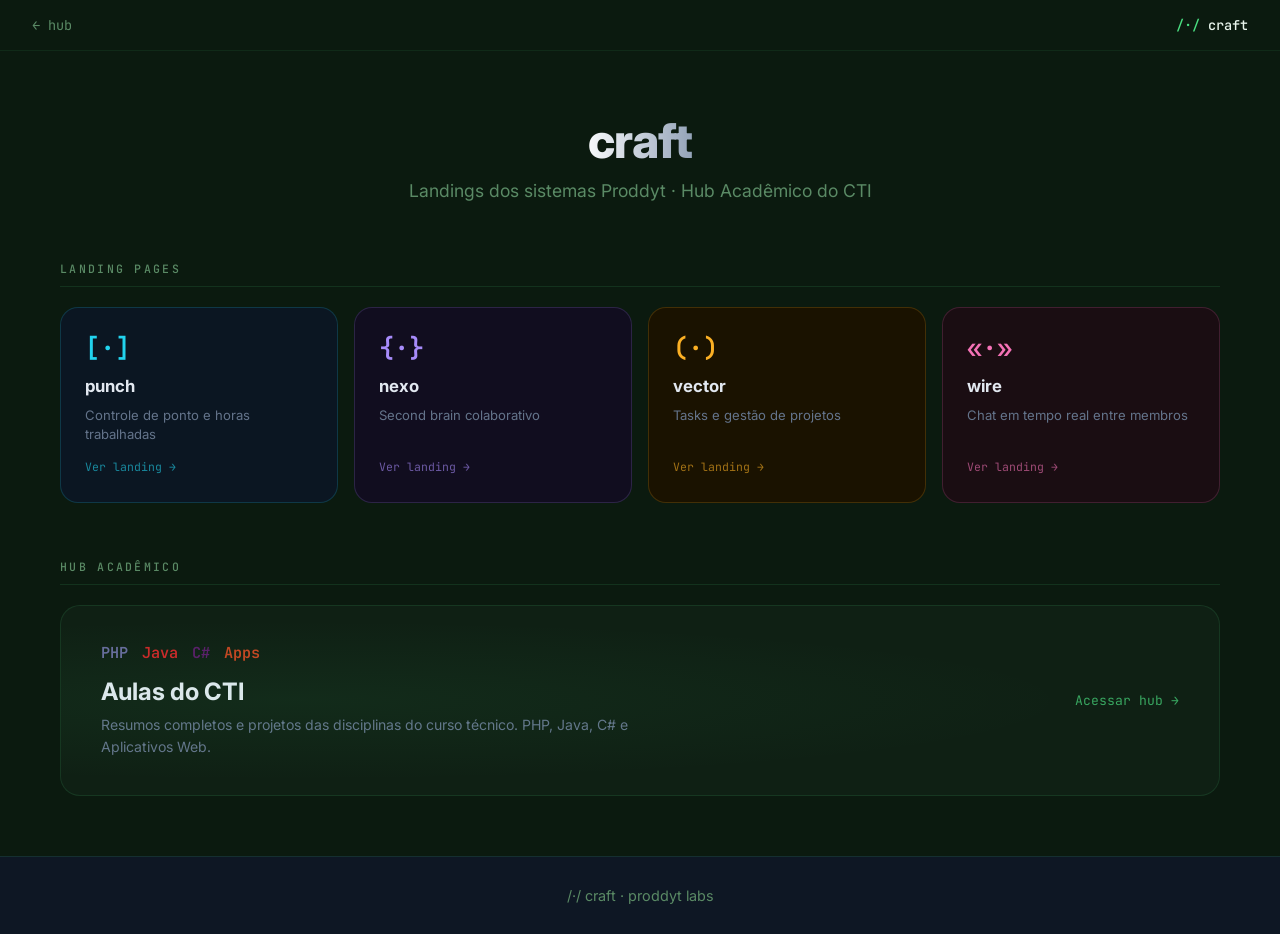
==== commit 9ee76e96: "fix: 3 ajustes visuais no craft - Grid landing cards: height 100% no link e no card para tamanhos ig" ====
--- a/index.html
+++ b/index.html
@@ -97,8 +97,7 @@
     </div>
 
     <footer class="hub-footer">
-        <p>Desenvolvido por: <a href="https://github.com/Proddytds" target="_blank" rel="noopener noreferrer">Aysllan Magalhães</a>,
-                            <a href="https://github.com/joaovitor19cti" target="_blank" rel="noopener noreferrer">João Vitor</a></p>
+        <p>/·/ craft · proddyt labs</p>
     </footer>
 </body>
 
--- a/style.css
+++ b/style.css
@@ -159,6 +159,10 @@
     display: block;
 }
 
+.landing-card-link {
+    height: 100%;
+}
+
 .landing-card {
     background: var(--lc-bg);
     border: 1px solid var(--lc-border, rgba(255,255,255,0.08));
@@ -169,7 +173,7 @@
     gap: 10px;
     transition: transform 0.25s ease, border-color 0.25s ease, box-shadow 0.25s ease;
     cursor: pointer;
-    min-height: 180px;
+    height: 100%;
 }
 
 .landing-card:hover {
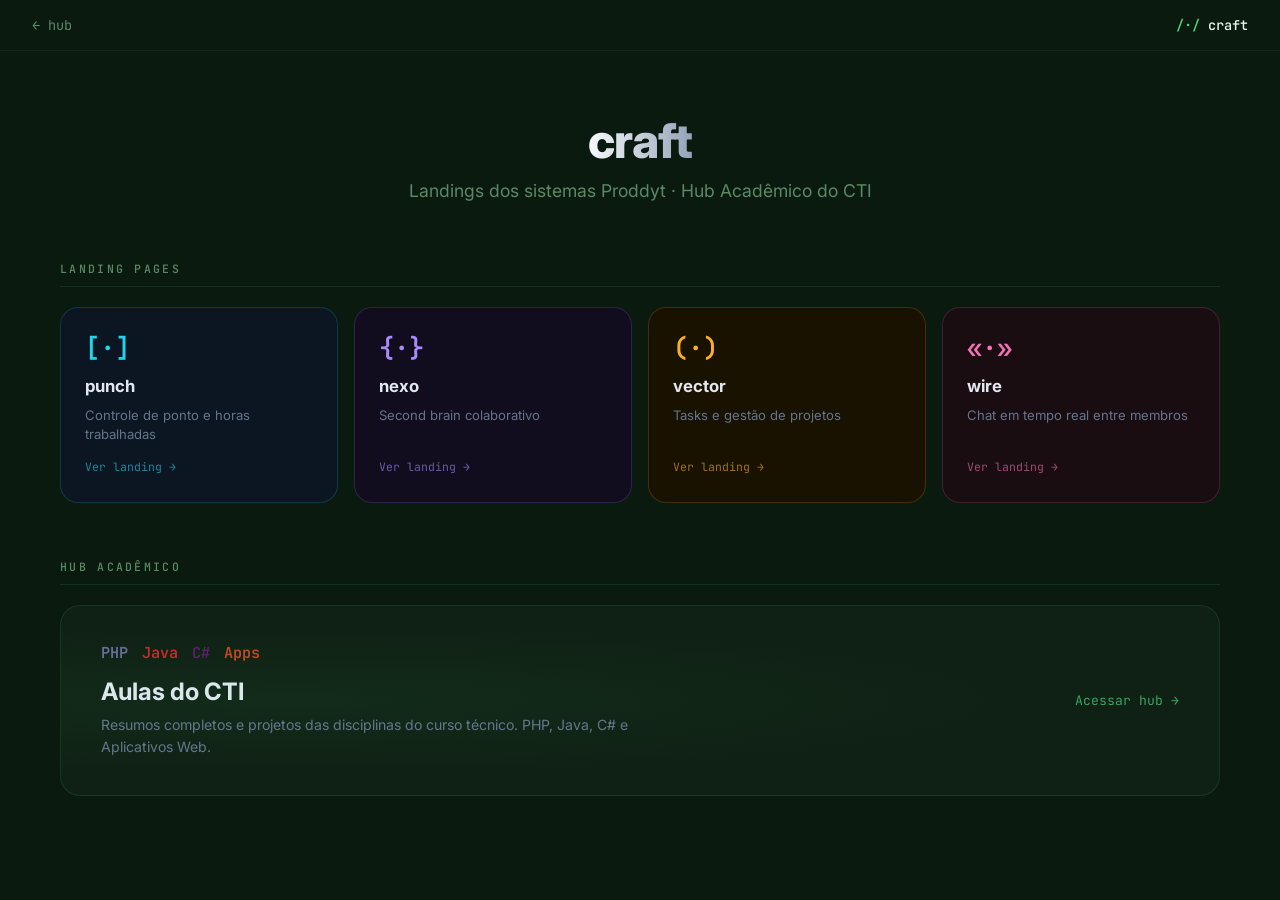
==== commit f65116b8: "fix: remover footer do craft/index.html" ====
--- a/index.html
+++ b/index.html
@@ -96,9 +96,6 @@
         </section>
     </div>
 
-    <footer class="hub-footer">
-        <p>/·/ craft · proddyt labs</p>
-    </footer>
 </body>
 
 </html>
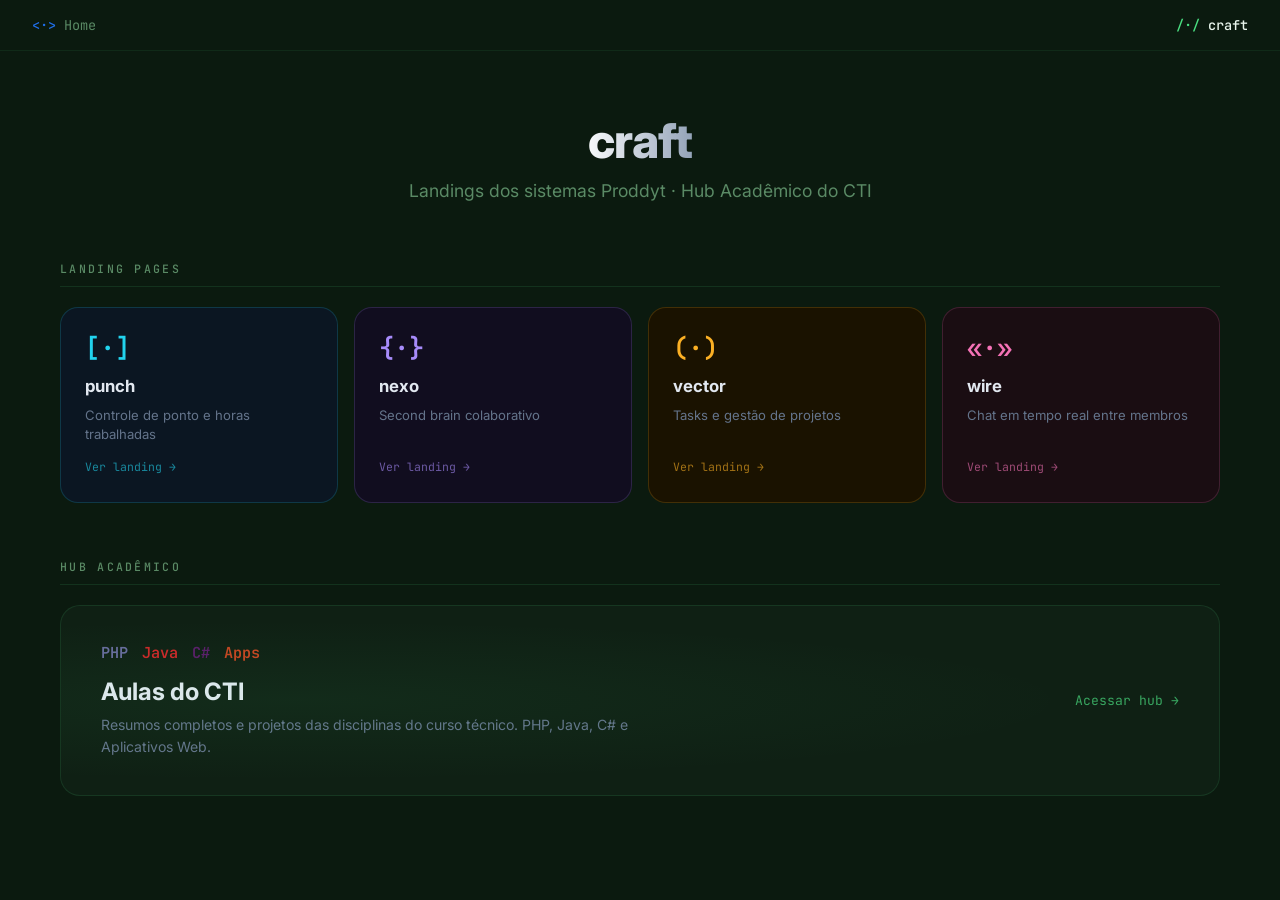
==== commit 598d601e: "fix: botão Home com logo <·> e texto padronizado Co-Authored-By: Claude Sonnet 4.6 <noreply@anthropi" ====
--- a/index.html
+++ b/index.html
@@ -16,7 +16,7 @@
 
 <body>
     <nav class="craft-nav">
-        <a href="https://proddyt.site" class="nav-back" title="Voltar ao hub">← hub</a>
+        <a href="https://proddyt.site" class="nav-back" title="Voltar ao hub"><span class="hub-mark">&lt;·&gt;</span> Home</a>
         <span class="nav-brand"><span class="nav-mark">/·/</span><span class="nav-name">craft</span></span>
     </nav>
 
--- a/style.css
+++ b/style.css
@@ -51,6 +51,11 @@
 }
 .craft-nav .nav-back:hover {
     color: var(--cr-primary);
+}
+.craft-nav .nav-back .hub-mark {
+    font-family: 'JetBrains Mono', monospace;
+    color: #1F6FEB;
+    font-weight: 500;
 }
 .craft-nav .nav-brand {
     display: flex;
